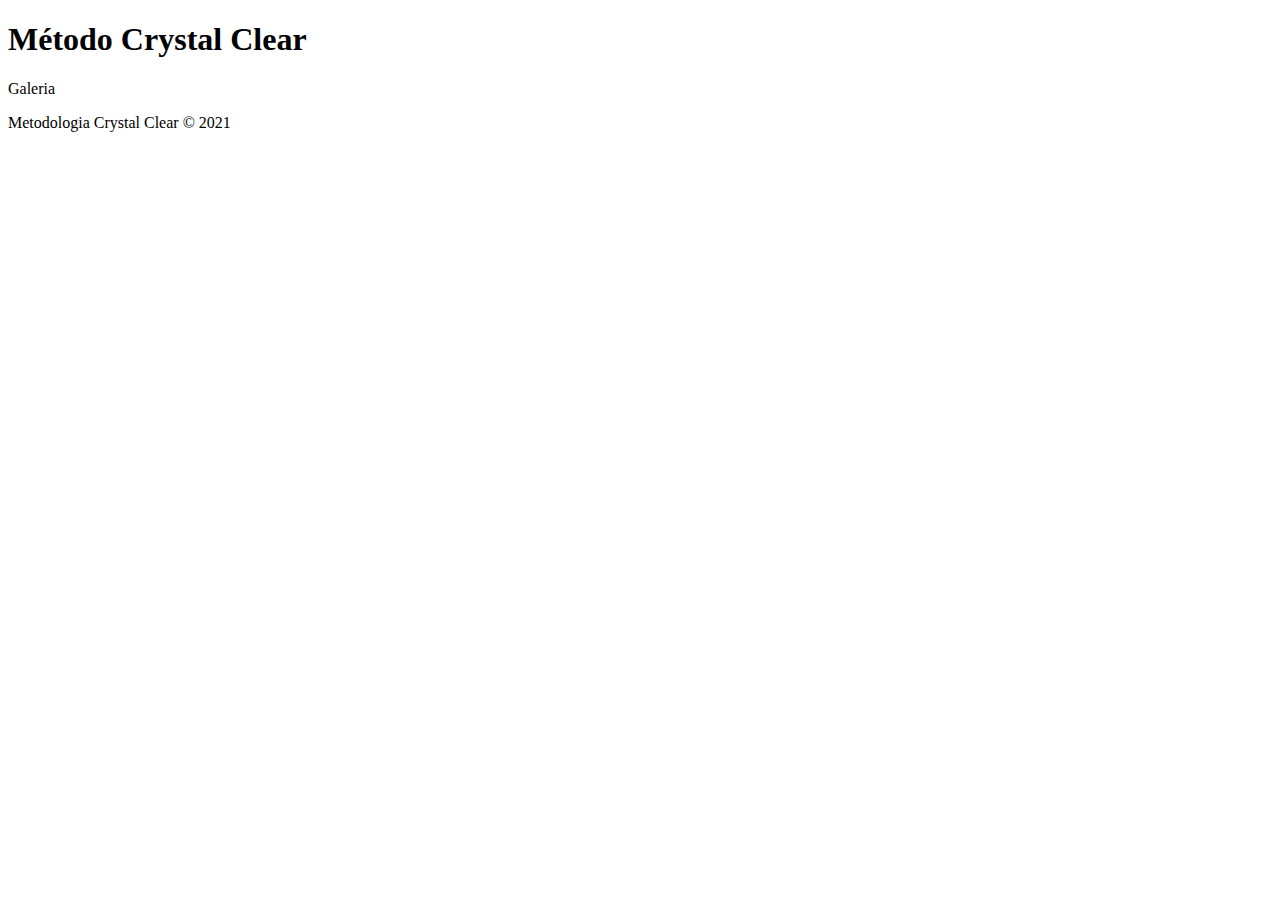
==== index.html @ 5cc757e8 "Merge branch 'main' of https://github.com/Ortega-Gabriel/Metodologia_Crystal" ====
<!DOCTYPE html>
<html lang="en">
<head>
    <meta charset="UTF-8">
    <title>Metodologia Crystal</title>
    <link rel="stylesheet" href="styles/styles_home.css">
</head>
<body>
    <!--Cabecalho-->
    <header>
        <h1>Método Crystal Clear</h1>
    </header>
    <!--Grid de Info-->
    <main class="container">
        <section class="info-container">
            <p>Galeria</p>
        </section>

    </main>
    <!--Rodape-->
    <footer>
        <p><span class="bold">Metodologia Crystal Clear</span>
        &copy; 2021
        </p>
    </footer>
</body>
---- styles/styles_home.css ----

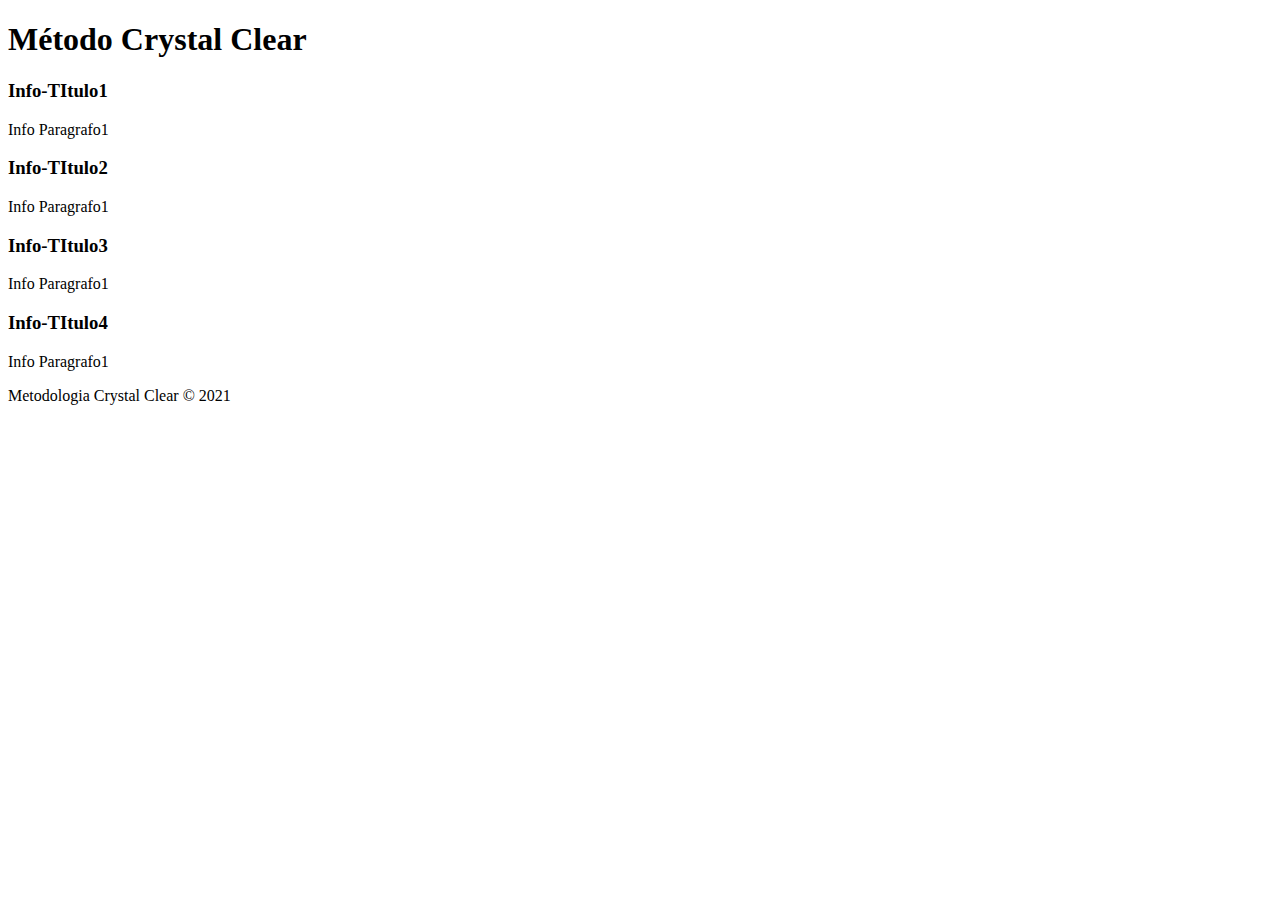
==== commit 70027614: "Merge branch 'main' of https://github.com/Ortega-Gabriel/Metodologia_Crystal" ====
--- a/index.html
+++ b/index.html
@@ -13,7 +13,31 @@
     <!--Grid de Info-->
     <main class="container">
         <section class="info-container">
-            <p>Galeria</p>
+            <div class="card">
+                <div class="info-image" id="img-1"></div>
+                <h3>Info-TItulo1</h3>
+                <p>Info Paragrafo1</p>
+            <!--POPUP-->
+            </div>
+            <div class="card">
+                <div class="info-image" id="img-2"></div>
+                <h3>Info-TItulo2</h3>
+                <p>Info Paragrafo1</p>
+            <!--POPUP-->
+            </div>
+            <div class="card">
+                <div class="info-image" id="img-3"></div>
+                <h3>Info-TItulo3</h3>
+                <p>Info Paragrafo1</p>
+            <!--POPUP-->
+            </div>
+            <div class="card">
+                <div class="info-image" id="img-4"></div>
+                <h3>Info-TItulo4</h3>
+                <p>Info Paragrafo1</p>
+            <!--POPUP-->
+            </div>
+         
         </section>
 
     </main>
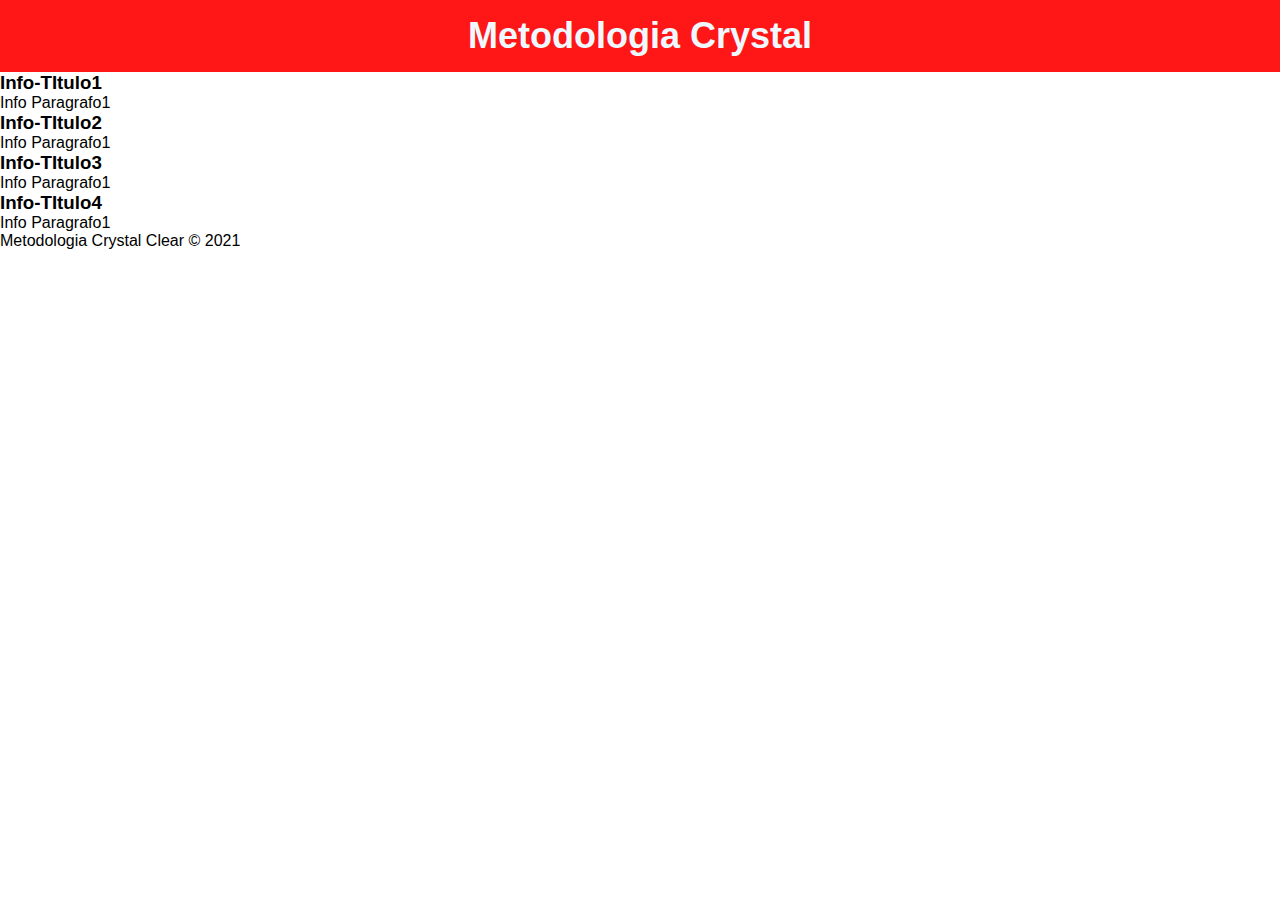
==== commit 101ea9c2: "Adicionando cabecalho a pagina" ====
--- a/index.html
+++ b/index.html
@@ -8,8 +8,9 @@
 <body>
     <!--Cabecalho-->
     <header>
-        <h1>Método Crystal Clear</h1>
+        <h1>Metodologia Crystal</h1>
     </header>
+    
     <!--Grid de Info-->
     <main class="container">
         <section class="info-container">
--- a/styles/styles_home.css
+++ b/styles/styles_home.css
@@ -1,2 +1,17 @@
+* {
+    padding: 0;
+    margin: 0;
+    box-sizing: border-box;
+    font-family: Arial, Helvetica, sans-serif;
+}
 
+/* Cabecalho */
 
+header {
+    background-color: #FF1616;
+    color: aliceblue;
+    padding: 15px;
+    text-align: center;
+    font-weight: bold;
+    font-size: large;
+}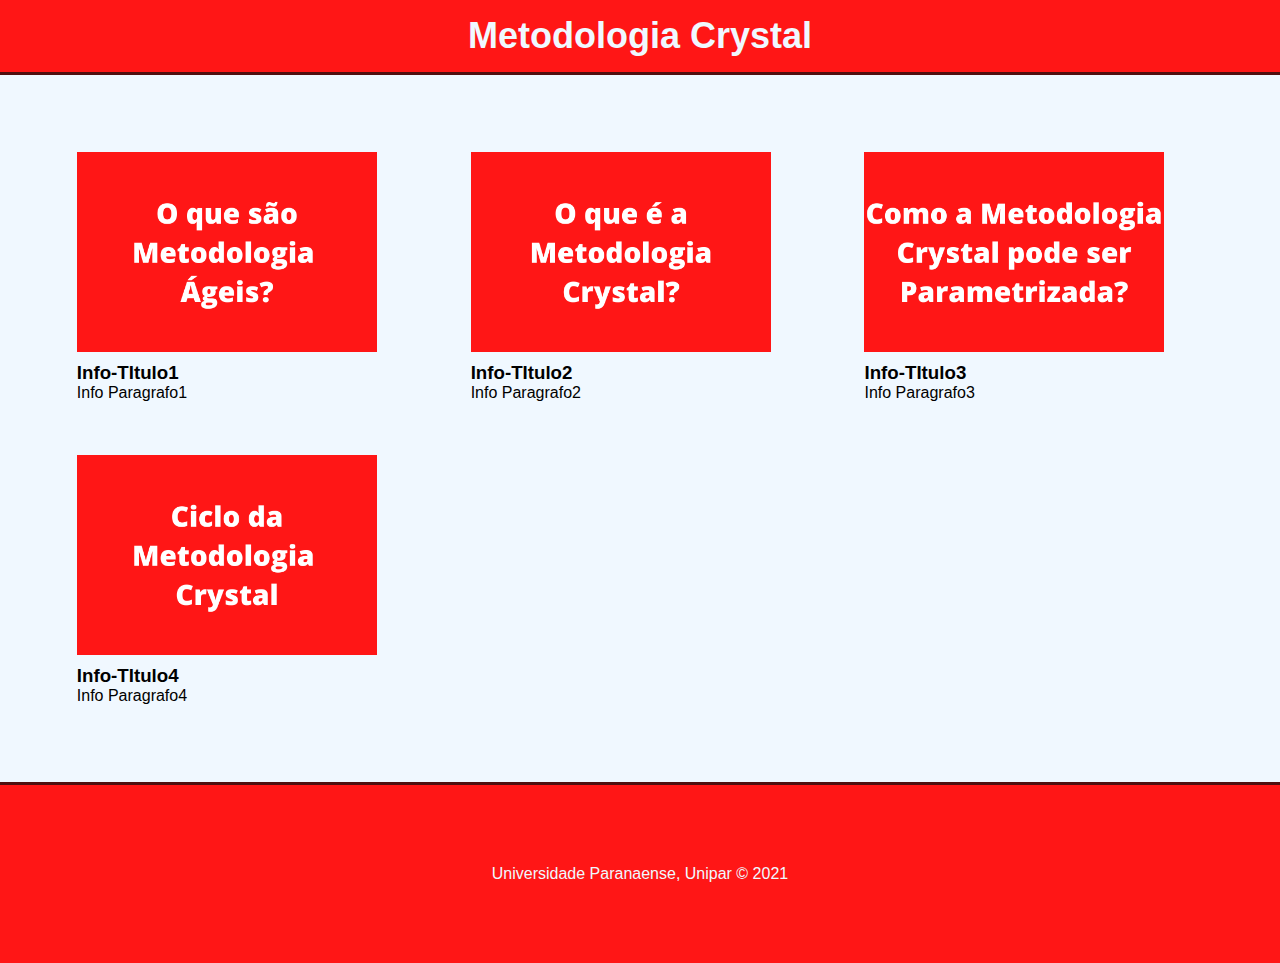
==== commit 01dc6c1d: "Adicionando imagens ao CSS" ====
--- a/index.html
+++ b/index.html
@@ -10,7 +10,7 @@
     <header>
         <h1>Metodologia Crystal</h1>
     </header>
-    
+
     <!--Grid de Info-->
     <main class="container">
         <section class="info-container">
@@ -23,19 +23,19 @@
             <div class="card">
                 <div class="info-image" id="img-2"></div>
                 <h3>Info-TItulo2</h3>
-                <p>Info Paragrafo1</p>
+                <p>Info Paragrafo2</p>
             <!--POPUP-->
             </div>
             <div class="card">
                 <div class="info-image" id="img-3"></div>
                 <h3>Info-TItulo3</h3>
-                <p>Info Paragrafo1</p>
+                <p>Info Paragrafo3</p>
             <!--POPUP-->
             </div>
             <div class="card">
                 <div class="info-image" id="img-4"></div>
                 <h3>Info-TItulo4</h3>
-                <p>Info Paragrafo1</p>
+                <p>Info Paragrafo4</p>
             <!--POPUP-->
             </div>
          
@@ -44,7 +44,7 @@
     </main>
     <!--Rodape-->
     <footer>
-        <p><span class="bold">Metodologia Crystal Clear</span>
+        <p><span class="bold">Universidade Paranaense, Unipar</span>
         &copy; 2021
         </p>
     </footer>
--- a/styles/styles_home.css
+++ b/styles/styles_home.css
@@ -14,4 +14,62 @@
     text-align: center;
     font-weight: bold;
     font-size: large;
+    border-bottom: 3px solid #500f0f;
+}
+
+/* Grid de INFO */
+.container {
+    background-color: aliceblue;
+    min-height: 70vh;
+    padding: 50px;
+}
+
+.info-container {
+    max-width: 1200px;
+    margin: 0 auto;
+}
+
+.card {
+    width: 31%;
+    display: inline-block;
+    margin: 1% 1%;
+    padding: 15px;
+
+}
+
+.info-image{
+    height: 200px;
+    width: 300px;
+    margin-bottom: 10px;
+    background-position: center;
+    background-size: cover;
+}
+
+#img-1 {
+    background-image: url('../images/titulo1.png');
+}
+
+#img-2 {
+    background-image: url('../images/titulo2.png');
+}
+
+#img-3 {
+    background-image: url('../images/titulo3.png');
+}
+
+#img-4 {
+    background-image: url('../images/titulo4.png');
+}
+
+h3{
+    
+}
+
+/* footer */
+footer {
+    background-color: #FF1616;
+    color: aliceblue;
+    border-top: 3px solid #500f0f;
+    text-align: center;
+    padding: 80px;
 }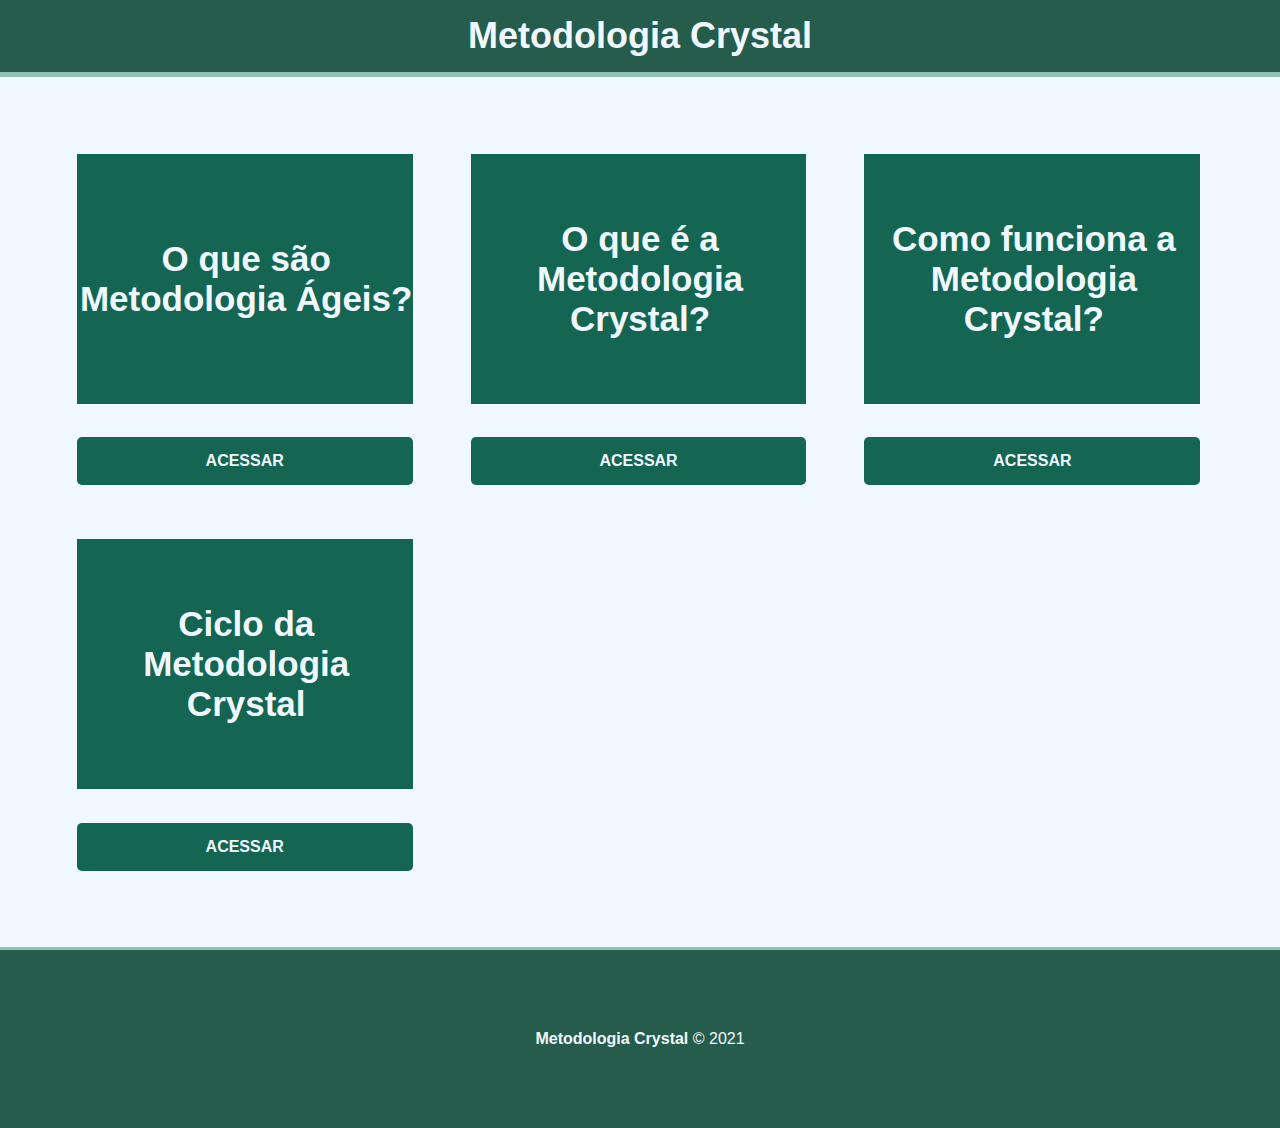
==== commit 63c7737a: "Adição dos botões, alteração das imagens" ====
--- a/index.html
+++ b/index.html
@@ -8,34 +8,34 @@
 <body>
     <!--Cabecalho-->
     <header>
-        <h1>Metodologia Crystal</h1>
+        <h1>Metodologia Crystal</h1>   
     </header>
 
     <!--Grid de Info-->
     <main class="container">
         <section class="info-container">
             <div class="card">
-                <div class="info-image" id="img-1"></div>
-                <h3>Info-TItulo1</h3>
-                <p>Info Paragrafo1</p>
+                <div class="info-image" id="img-1">O que são Metodologia Ágeis?</div>
+                <a href class="btn">Acessar</a>
+                
             <!--POPUP-->
             </div>
             <div class="card">
-                <div class="info-image" id="img-2"></div>
-                <h3>Info-TItulo2</h3>
-                <p>Info Paragrafo2</p>
+                <div class="info-image" id="img-2">O que é a Metodologia Crystal?</div>
+                <a href class="btn">Acessar</a>
+                
             <!--POPUP-->
             </div>
             <div class="card">
-                <div class="info-image" id="img-3"></div>
-                <h3>Info-TItulo3</h3>
-                <p>Info Paragrafo3</p>
+                <div class="info-image" id="img-3">Como funciona a Metodologia Crystal?</div>
+                <a href class="btn">Acessar</a>
+                
             <!--POPUP-->
             </div>
             <div class="card">
-                <div class="info-image" id="img-4"></div>
-                <h3>Info-TItulo4</h3>
-                <p>Info Paragrafo4</p>
+                <div class="info-image" id="img-4">Ciclo da Metodologia Crystal</div>
+                <a href class="btn">Acessar</a>
+                
             <!--POPUP-->
             </div>
          
@@ -44,7 +44,7 @@
     </main>
     <!--Rodape-->
     <footer>
-        <p><span class="bold">Universidade Paranaense, Unipar</span>
+        <p><span class="bold">Metodologia Crystal </span>
         &copy; 2021
         </p>
     </footer>
--- a/styles/styles_home.css
+++ b/styles/styles_home.css
@@ -8,13 +8,13 @@
 /* Cabecalho */
 
 header {
-    background-color: #FF1616;
+    background-color: #265C4B;
     color: aliceblue;
     padding: 15px;
     text-align: center;
     font-weight: bold;
     font-size: large;
-    border-bottom: 3px solid #500f0f;
+    border-bottom: 5px solid #8FC1B5;
 }
 
 /* Grid de INFO */
@@ -38,38 +38,73 @@
 }
 
 .info-image{
-    height: 200px;
-    width: 300px;
-    margin-bottom: 10px;
-    background-position: center;
-    background-size: cover;
+    text-align: center;
+    padding-left: 3px;
+    display: flex;
+    justify-content: center;
+    align-items: center;
+    font-size: 35px;
+    height: 250px;
+    width: 100%;
+    margin-bottom: 10%;
+    color: aliceblue;
+    font-weight: bold;
+    
+}
+.btn{
+   text-decoration: none; 
+   display: block;
+   text-align: center;
+   width: 100%;
+   text-transform: uppercase;
+   background-color: #146551;
+   color: aliceblue;
+   padding: 15px;
+   border-radius: 5px;
+   transition: .5s;
+   font-weight: bold;
+}
+.btn:hover{
+    background-color: #007566;
 }
 
 #img-1 {
-    background-image: url('../images/titulo1.png');
+    background-color: #146551;
 }
 
 #img-2 {
-    background-image: url('../images/titulo2.png');
+    background-color: #146551;
 }
 
 #img-3 {
-    background-image: url('../images/titulo3.png');
+    background-color: #146551;
 }
 
 #img-4 {
-    background-image: url('../images/titulo4.png');
+    background-color: #146551;
 }
 
 h3{
-    
+    margin-bottom: 10px;
+    color: #146551;
+    border-left: 5px solid #8FC1B5 ;
+    font-size: 24px;
+    padding-left: 7px;
+}
+
+.card p {
+    margin-bottom: 10px;
+}
+
+.bold {
+    font-weight: bold;
 }
 
 /* footer */
 footer {
-    background-color: #FF1616;
+    background-color: #265C4B;
     color: aliceblue;
-    border-top: 3px solid #500f0f;
+    border-top: 3px solid #8FC1B5;
     text-align: center;
     padding: 80px;
 }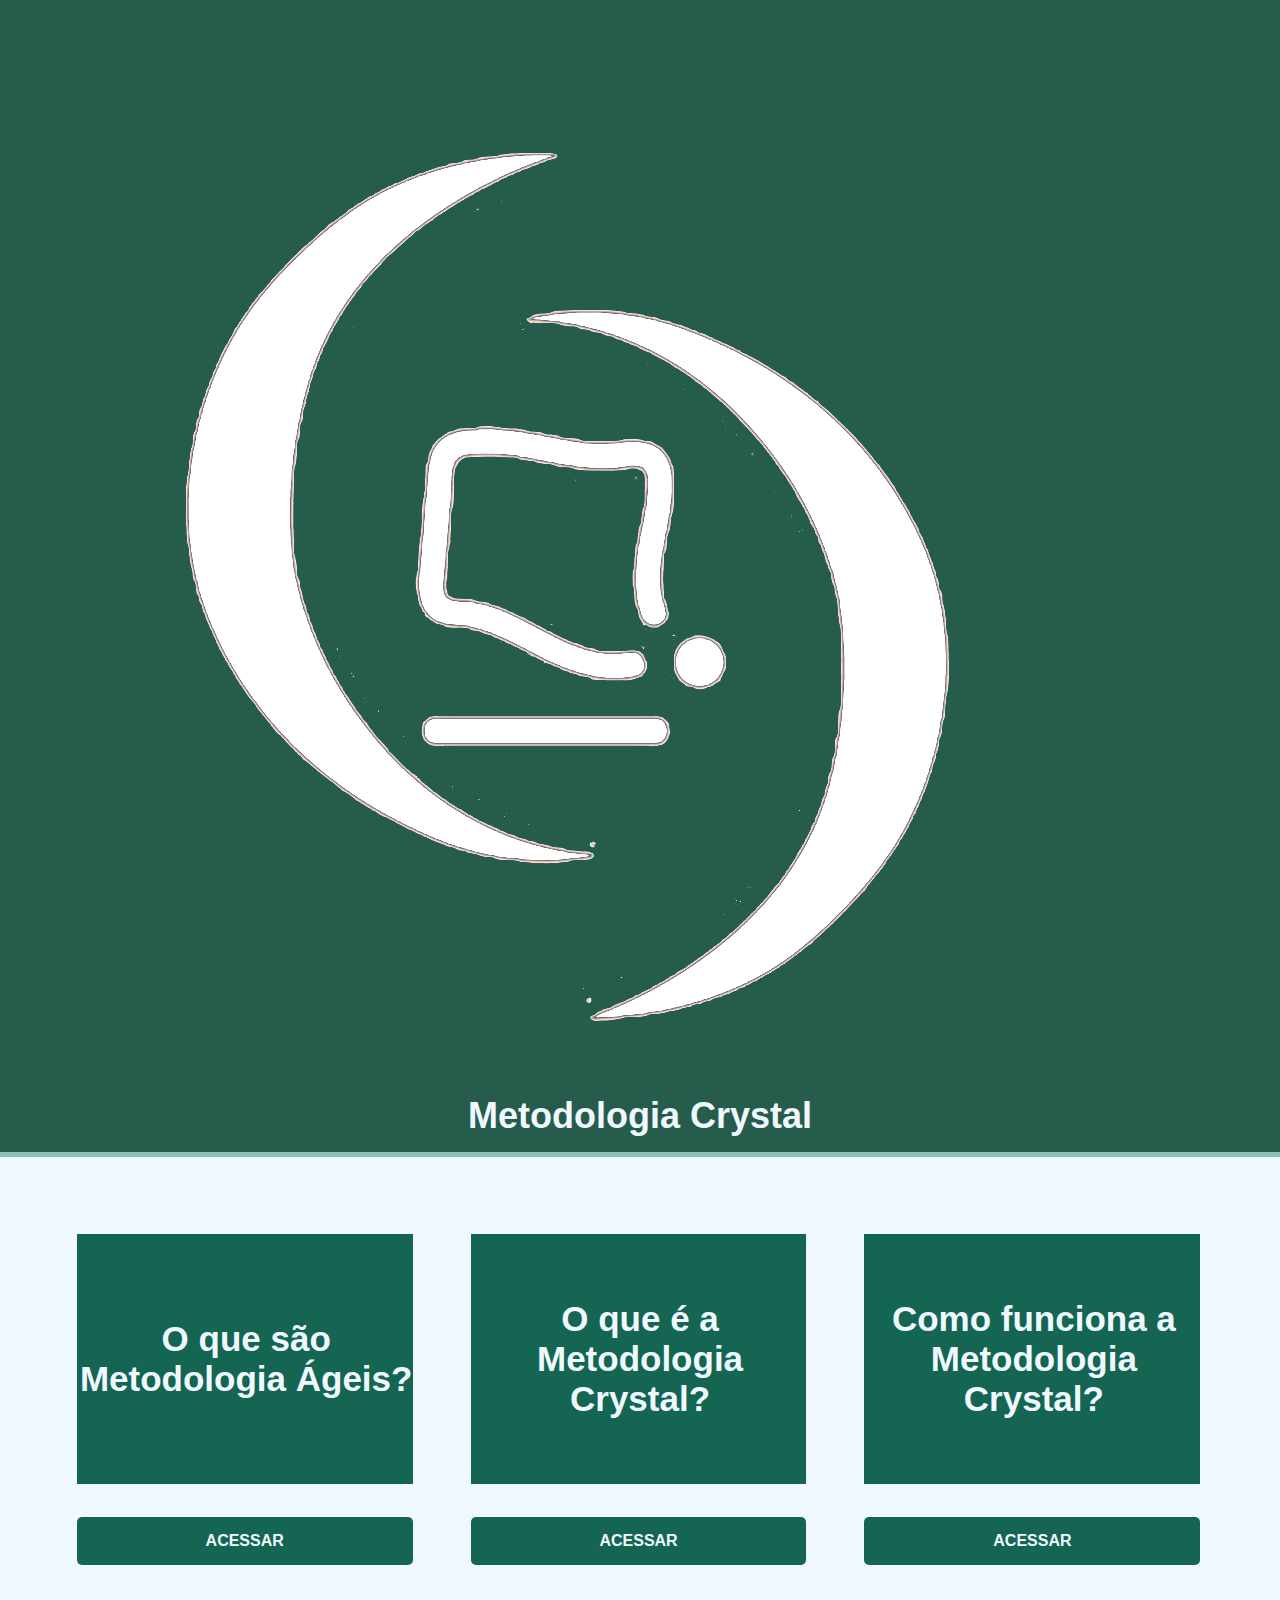
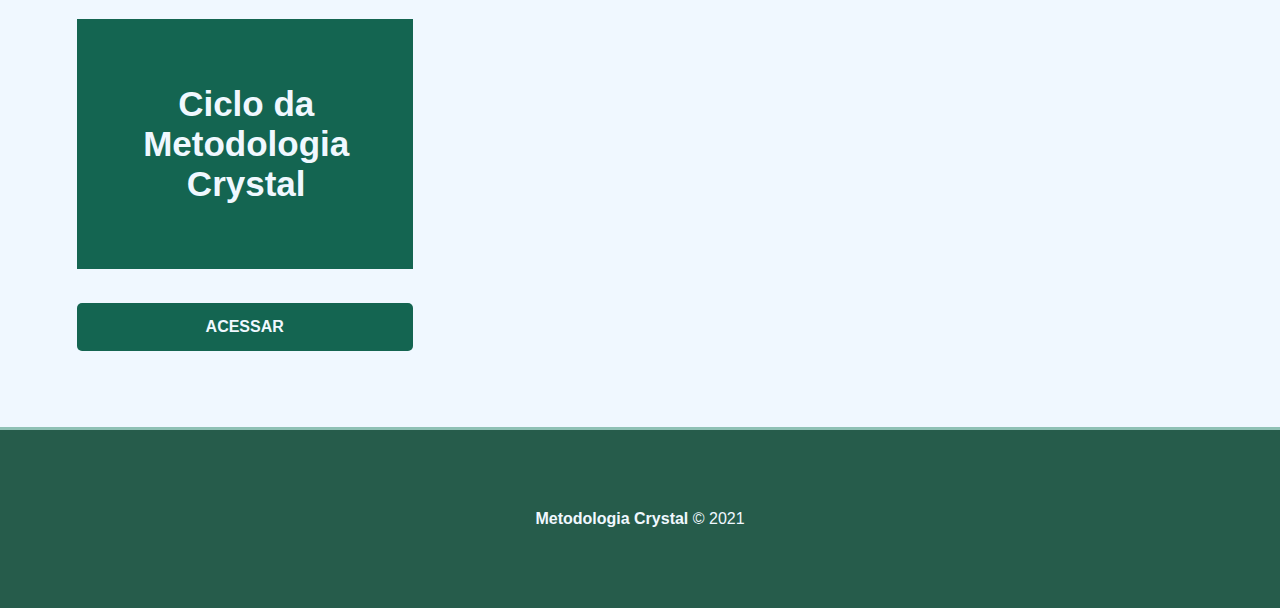
==== commit 0d05e73e: "Adição dos novos index's" ====
--- a/index.html
+++ b/index.html
@@ -8,7 +8,9 @@
 <body>
     <!--Cabecalho-->
     <header>
-        <h1>Metodologia Crystal</h1>   
+        
+        <h1><img src="images/logo ads.png" id="img-ads" align="left">Metodologia Crystal</h1>
+           
     </header>
 
     <!--Grid de Info-->
@@ -16,25 +18,25 @@
         <section class="info-container">
             <div class="card">
                 <div class="info-image" id="img-1">O que são Metodologia Ágeis?</div>
-                <a href class="btn">Acessar</a>
+                <a href="other index's/metodologia_agil.html" class="btn">Acessar</a>
                 
             <!--POPUP-->
             </div>
             <div class="card">
                 <div class="info-image" id="img-2">O que é a Metodologia Crystal?</div>
-                <a href class="btn">Acessar</a>
+                <a href="other index's/metodologia_crystal.html" class="btn">Acessar</a>
                 
             <!--POPUP-->
             </div>
             <div class="card">
                 <div class="info-image" id="img-3">Como funciona a Metodologia Crystal?</div>
-                <a href class="btn">Acessar</a>
+                <a href="other index's/funciona_metodologia.html" class="btn">Acessar</a>
                 
             <!--POPUP-->
             </div>
             <div class="card">
                 <div class="info-image" id="img-4">Ciclo da Metodologia Crystal</div>
-                <a href class="btn">Acessar</a>
+                <a href="other index's/ciclo_metodologia.html" class="btn">Acessar</a>
                 
             <!--POPUP-->
             </div>
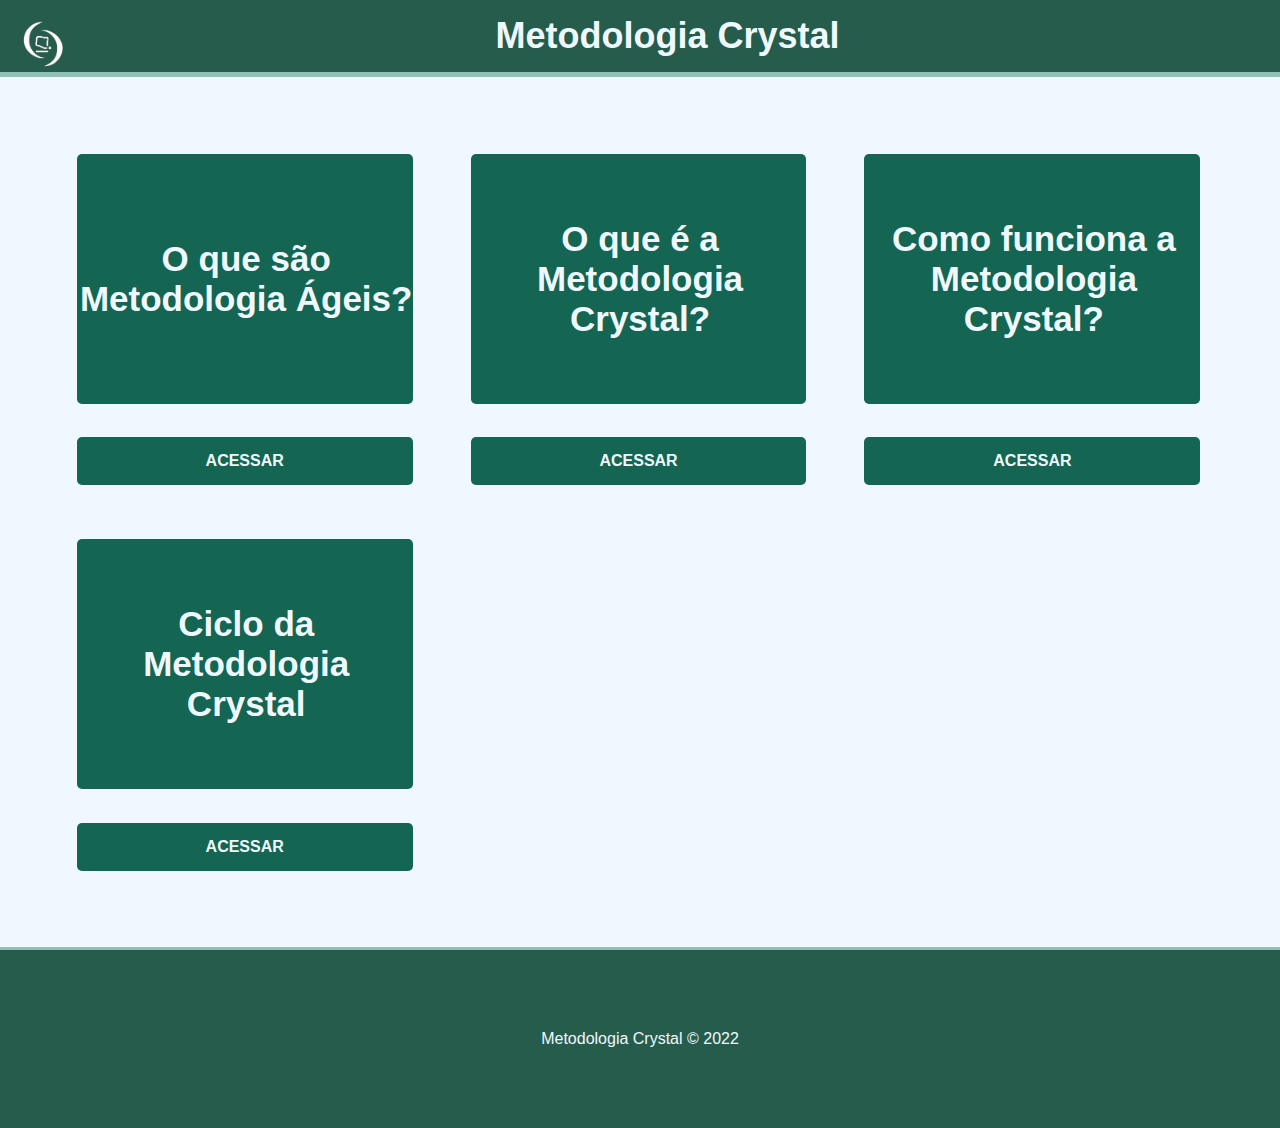
==== commit fbfb7a0b: "ajustes e documentação" ====
--- a/index.html
+++ b/index.html
@@ -1,12 +1,12 @@
 <!DOCTYPE html>
-<html lang="en">
+<html>
 <head>
     <meta charset="UTF-8">
     <title>Metodologia Crystal</title>
     <link rel="stylesheet" href="styles/styles_home.css">
 </head>
 <body>
-    <!--Cabecalho-->
+    <!--Header-->
     <header>
         
         <h1><img src="images/logo ads.png" id="img-ads" align="left">Metodologia Crystal</h1>
@@ -17,37 +17,35 @@
     <main class="container">
         <section class="info-container">
             <div class="card">
-                <div class="info-image" id="img-1">O que são Metodologia Ágeis?</div>
+                <div class="info-image">O que são Metodologia Ágeis?</div>
                 <a href="other index's/metodologia_agil.html" class="btn">Acessar</a>
                 
-            <!--POPUP-->
+            <!--Card-Tópico-->
             </div>
             <div class="card">
-                <div class="info-image" id="img-2">O que é a Metodologia Crystal?</div>
+                <div class="info-image">O que é a Metodologia Crystal?</div>
                 <a href="other index's/metodologia_crystal.html" class="btn">Acessar</a>
                 
-            <!--POPUP-->
+            <!--Card-Tópico-->
             </div>
             <div class="card">
-                <div class="info-image" id="img-3">Como funciona a Metodologia Crystal?</div>
+                <div class="info-image">Como funciona a Metodologia Crystal?</div>
                 <a href="other index's/funciona_metodologia.html" class="btn">Acessar</a>
                 
-            <!--POPUP-->
+            <!--Card-Tópico-->
             </div>
             <div class="card">
-                <div class="info-image" id="img-4">Ciclo da Metodologia Crystal</div>
+                <div class="info-image">Ciclo da Metodologia Crystal</div>
                 <a href="other index's/ciclo_metodologia.html" class="btn">Acessar</a>
-                
-            <!--POPUP-->
             </div>
          
         </section>
 
     </main>
-    <!--Rodape-->
+    <!--Footer-->
     <footer>
         <p><span class="bold">Metodologia Crystal </span>
-        &copy; 2021
+        &copy; 2022
         </p>
     </footer>
 </body>--- a/styles/styles_home.css
+++ b/styles/styles_home.css
@@ -5,7 +5,7 @@
     font-family: Arial, Helvetica, sans-serif;
 }
 
-/* Cabecalho */
+/* Header */
 
 header {
     background-color: #265C4B;
@@ -16,8 +16,13 @@
     font-size: large;
     border-bottom: 5px solid #8FC1B5;
 }
+/* Formatação - Logo ADS*/
+#img-ads{
+    width: 55px;
+    height: 55px;
+}
 
-/* Grid de INFO */
+/* Formatação do Site*/
 .container {
     background-color: aliceblue;
     min-height: 70vh;
@@ -28,7 +33,7 @@
     max-width: 1200px;
     margin: 0 auto;
 }
-
+/* Formatação do Card*/
 .card {
     width: 31%;
     display: inline-block;
@@ -36,7 +41,7 @@
     padding: 15px;
 
 }
-
+/* Formatação dos Tópicos*/
 .info-image{
     text-align: center;
     padding-left: 3px;
@@ -49,8 +54,11 @@
     margin-bottom: 10%;
     color: aliceblue;
     font-weight: bold;
+    background-color: #146551;
+    border-radius: 5px;
     
 }
+/*Botões*/
 .btn{
    text-decoration: none; 
    display: block;
@@ -64,47 +72,45 @@
    transition: .5s;
    font-weight: bold;
 }
+/*Botões Transição*/
 .btn:hover{
     background-color: #007566;
 }
 
-#img-1 {
-    background-color: #146551;
-}
-
-#img-2 {
-    background-color: #146551;
-}
-
-#img-3 {
-    background-color: #146551;
-}
-
-#img-4 {
-    background-color: #146551;
-}
-
-h3{
-    margin-bottom: 10px;
-    color: #146551;
-    border-left: 5px solid #8FC1B5 ;
-    font-size: 24px;
-    padding-left: 7px;
-}
-
-.card p {
-    margin-bottom: 10px;
-}
-
-.bold {
-    font-weight: bold;
-}
-
-/* footer */
+/* Footer */
 footer {
     background-color: #265C4B;
     color: aliceblue;
     border-top: 3px solid #8FC1B5;
     text-align: center;
     padding: 80px;
-}+}
+/* Formatação das Abas Secundárias*/
+.container-text {
+    background-color: aliceblue;
+    min-height: 73vh;
+    padding: 50px;
+}
+
+.info-container-text {
+    max-width: 1200px;
+    margin: 0 auto;
+}
+/* Formatação dos Textos das Abas Secundárias*/    
+.info-text{
+    text-align: justify;
+    padding-left: 3px;
+    display: flex;
+    justify-content: center;
+    align-items: center;
+    font-size: 22px;
+    height: 100%;
+    width: 100%;
+    margin-bottom: 5%;
+    color: aliceblue;
+    font-weight: bold;
+    background-color: #146551;
+    border-radius: 5px;
+    padding: 15px;
+ }
+ 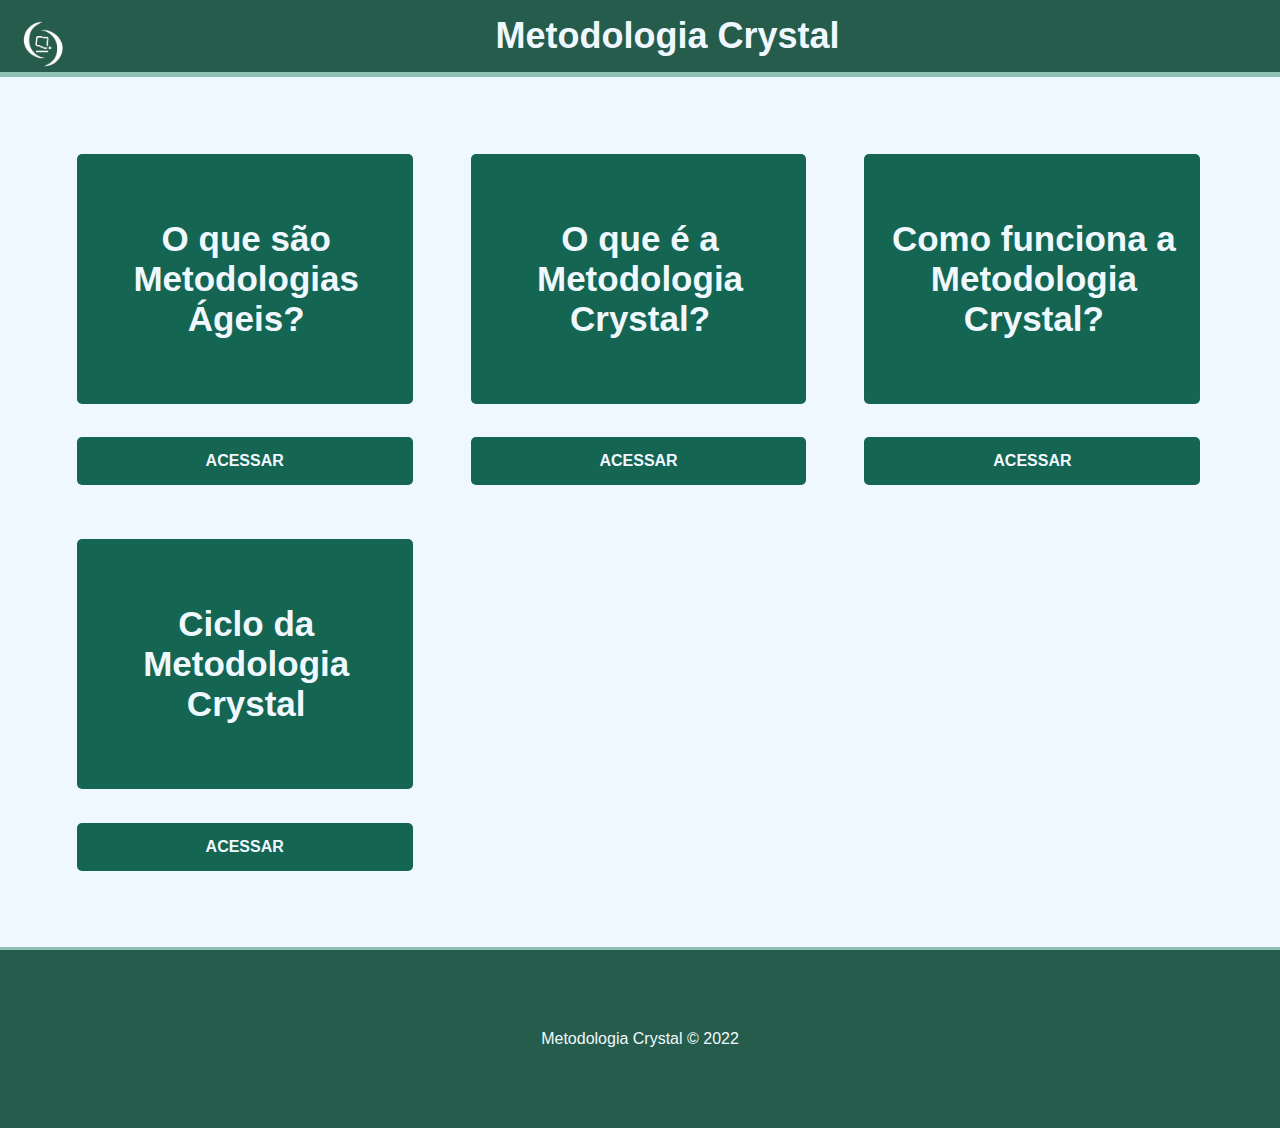
==== commit bd88b2a9: "ajustes finais" ====
--- a/index.html
+++ b/index.html
@@ -17,7 +17,7 @@
     <main class="container">
         <section class="info-container">
             <div class="card">
-                <div class="info-image">O que são Metodologia Ágeis?</div>
+                <div class="info-image">O que são Metodologias Ágeis?</div>
                 <a href="other index's/metodologia_agil.html" class="btn">Acessar</a>
                 
             <!--Card-Tópico-->
